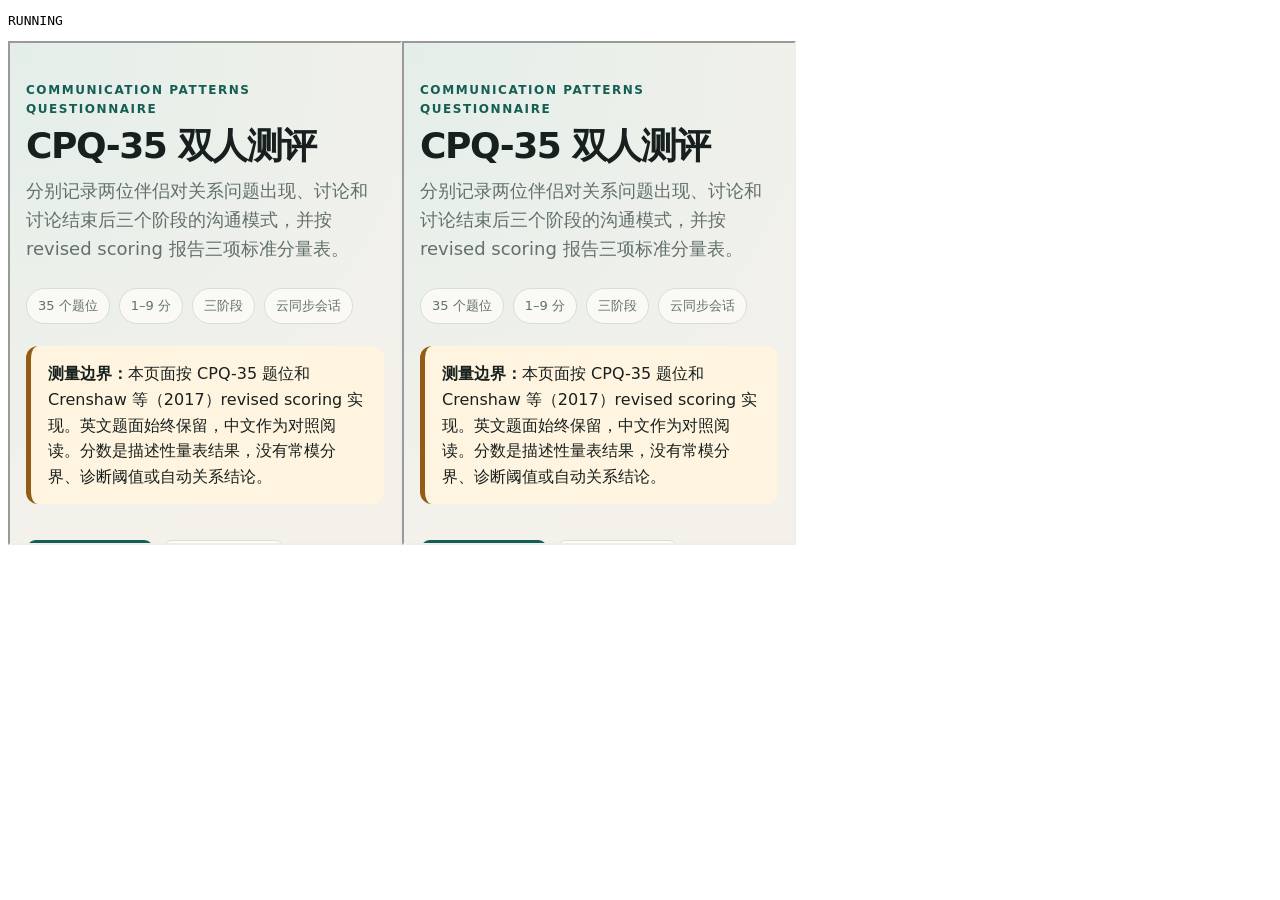
==== cloud-session-ui.test.html @ 65ea3cbf "Enable verified cross-device cloud sessions" ====
<!doctype html>
<meta charset="utf-8">
<title>Cloud session UI integration tests</title>
<pre id="result">RUNNING</pre>
<div id="frames"></div>
<script>
  const backend = {
    code: '482913',
    tokenA: 'aaaaaaaa-aaaa-4aaa-8aaa-aaaaaaaaaaaa',
    tokenB: 'bbbbbbbb-bbbb-4bbb-8bbb-bbbbbbbbbbbb',
    submittedA: false,
    submittedB: false,
    answersA: Array(35).fill(null),
    answersB: Array(35).fill(null)
  };

  window.handleCloudTestFetch = async (url, options) => {
    const name = new URL(url).pathname.split('/').pop();
    const body = JSON.parse(options.body || '{}');
    if (name === 'cpq_service_status') {
      return { status: 200, body: { status: 'ok', schemaVersion: 3, sessionRetentionDays: 30 } };
    }
    if (name === 'create_couple_session') {
      return { status: 200, body: { code: backend.code, role: 'A', token: backend.tokenA } };
    }
    if (name === 'join_couple_session' && body.p_code === backend.code) {
      return {
        status: 200,
        body: { code: backend.code, role: 'B', token: backend.tokenB, submittedA: backend.submittedA, submittedB: backend.submittedB }
      };
    }
    if (name === 'get_couple_session') {
      const isA = body.p_token === backend.tokenA;
      return {
        status: 200,
        body: {
          code: backend.code,
          role: isA ? 'A' : 'B',
          submittedA: backend.submittedA,
          submittedB: backend.submittedB,
          myAnswers: isA ? backend.answersA : backend.answersB,
          answersA: null,
          answersB: null,
          spaffEvents: [],
          spaffRatings: { A: {}, B: {} }
        }
      };
    }
    return { status: 404, body: { message: `Unhandled test RPC: ${name}` } };
  };
</script>
<script type="module">
  const output = document.querySelector('#result');
  const frames = document.querySelector('#frames');
  const assert = (condition, message) => {
    if (!condition) throw new Error(message);
  };
  const waitFor = async (predicate, message, attempts = 160) => {
    for (let attempt = 0; attempt < attempts; attempt += 1) {
      if (predicate()) return;
      await new Promise(resolve => setTimeout(resolve, 50));
    }
    throw new Error(message);
  };
  const appHtml = await fetch('./index.html').then(response => response.text());
  const base = new URL('./', location.href).href;
  const instrumented = appHtml
    .replace('<head>', `<head><base href="${base}">`)
    .replace(
      '<script src="supabase-config.js"><' + '/script>',
      `<script>
        window.CPQ_SUPABASE = { url: 'https://test.supabase.co', anonKey: 'sb_publishable_test' };
        window.fetch = async (url, options) => {
          const result = await parent.handleCloudTestFetch(url, options);
          return new Response(JSON.stringify(result.body), {
            status: result.status,
            headers: { 'Content-Type': 'application/json' }
          });
        };
      <\/script>`
    );

  function addDevice(name) {
    const frame = document.createElement('iframe');
    frame.title = name;
    frame.width = '390';
    frame.height = '500';
    frame.srcdoc = instrumented;
    frames.append(frame);
    return frame;
  }

  try {
    const deviceA = addDevice('Device A');
    const deviceB = addDevice('Device B');
    await waitFor(
      () => deviceA.contentDocument?.querySelector('#cloudStatus')?.textContent === '远程服务在线' &&
        deviceB.contentDocument?.querySelector('#cloudStatus')?.textContent === '远程服务在线',
      'both devices did not reach cloud-ready state'
    );

    const docA = deviceA.contentDocument;
    docA.querySelector('#createPin').value = '123456';
    docA.querySelector('#createSessionBtn').click();
    await waitFor(() => docA.querySelector('#activeCode')?.textContent === backend.code, 'device A did not create session');
    assert(docA.querySelector('#activeRole').textContent === 'A', 'device A role');

    const docB = deviceB.contentDocument;
    docB.querySelector('#joinCode').value = backend.code;
    docB.querySelector('#joinPin').value = '123456';
    docB.querySelector('#joinSessionBtn').click();
    await waitFor(() => docB.querySelector('#activeCode')?.textContent === backend.code, 'device B did not join session');
    assert(docB.querySelector('#activeRole').textContent === 'B', 'device B role');

    backend.submittedA = true;
    await waitFor(() => docB.querySelector('#submitA')?.textContent === '已锁定', 'automatic cross-device polling failed');
    output.textContent = 'PASS';
  } catch (error) {
    output.textContent = `FAIL: ${error.message}`;
  }
</script>
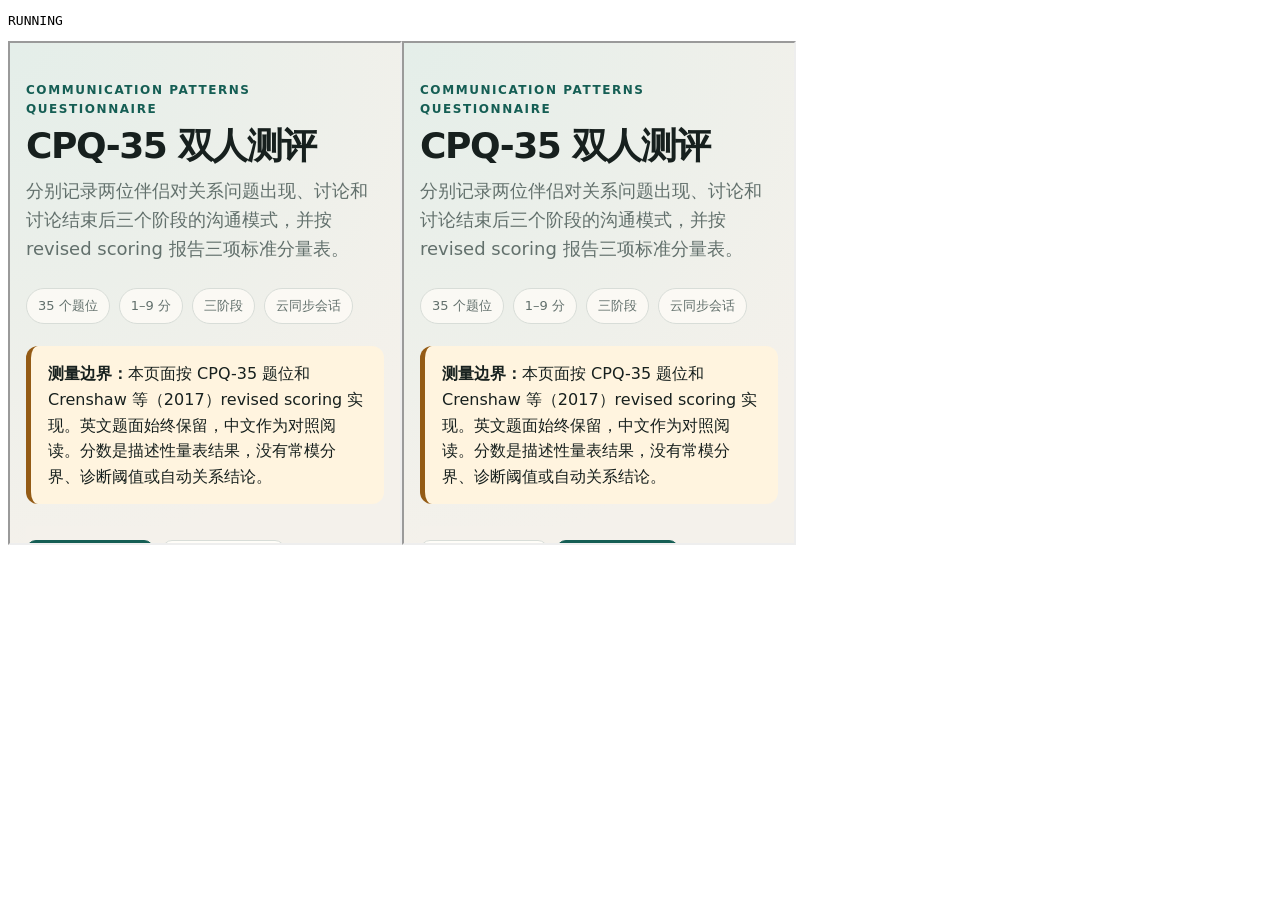
==== commit 03be8d9b: "Complete DCI cloud sync and streamline CPQ results" ====
--- a/cloud-session-ui.test.html
+++ b/cloud-session-ui.test.html
@@ -11,14 +11,25 @@
     submittedA: false,
     submittedB: false,
     answersA: Array(35).fill(null),
-    answersB: Array(35).fill(null)
-  };
+    answersB: Array(35).fill(null),
+    ecrSubmittedA: false,
+    ecrSubmittedB: false,
+    ecrAnswersA: Array(36).fill(null),
+    ecrAnswersB: Array(36).fill(null),
+    dciSubmittedA: false,
+    dciSubmittedB: false,
+    dciAnswersA: Array(37).fill(null),
+    dciAnswersB: Array(37).fill(null),
+    dciScoresA: {},
+    dciScoresB: {}
+  };
+  const answeredCount = answers => answers.filter(Number.isInteger).length;
 
   window.handleCloudTestFetch = async (url, options) => {
     const name = new URL(url).pathname.split('/').pop();
     const body = JSON.parse(options.body || '{}');
     if (name === 'cpq_service_status') {
-      return { status: 200, body: { status: 'ok', schemaVersion: 3, sessionRetentionDays: 30 } };
+      return { status: 200, body: { status: 'ok', schemaVersion: 6, features: ['serverDciScoring', 'measureProgressCounts'], sessionRetentionDays: 30 } };
     }
     if (name === 'create_couple_session') {
       return { status: 200, body: { code: backend.code, role: 'A', token: backend.tokenA } };
@@ -31,6 +42,8 @@
     }
     if (name === 'get_couple_session') {
       const isA = body.p_token === backend.tokenA;
+      const ecrReady = backend.ecrSubmittedA && backend.ecrSubmittedB;
+      const dciReady = backend.dciSubmittedA && backend.dciSubmittedB;
       return {
         status: 200,
         body: {
@@ -38,13 +51,51 @@
           role: isA ? 'A' : 'B',
           submittedA: backend.submittedA,
           submittedB: backend.submittedB,
+          answeredCountA: answeredCount(backend.answersA),
+          answeredCountB: answeredCount(backend.answersB),
           myAnswers: isA ? backend.answersA : backend.answersB,
           answersA: null,
           answersB: null,
+          ecrSubmittedA: backend.ecrSubmittedA,
+          ecrSubmittedB: backend.ecrSubmittedB,
+          ecrAnsweredCountA: answeredCount(backend.ecrAnswersA),
+          ecrAnsweredCountB: answeredCount(backend.ecrAnswersB),
+          myEcrAnswers: isA ? backend.ecrAnswersA : backend.ecrAnswersB,
+          ecrAnswersA: ecrReady ? backend.ecrAnswersA : null,
+          ecrAnswersB: ecrReady ? backend.ecrAnswersB : null,
+          dciSubmittedA: backend.dciSubmittedA,
+          dciSubmittedB: backend.dciSubmittedB,
+          dciAnsweredCountA: answeredCount(backend.dciAnswersA),
+          dciAnsweredCountB: answeredCount(backend.dciAnswersB),
+          myDciAnswers: isA ? backend.dciAnswersA : backend.dciAnswersB,
+          myDciScores: isA ? backend.dciScoresA : backend.dciScoresB,
+          dciAnswersA: dciReady ? backend.dciAnswersA : null,
+          dciAnswersB: dciReady ? backend.dciAnswersB : null,
+          dciScoresA: dciReady ? backend.dciScoresA : null,
+          dciScoresB: dciReady ? backend.dciScoresB : null,
           spaffEvents: [],
           spaffRatings: { A: {}, B: {} }
         }
       };
+    }
+    if (name === 'save_couple_answers') {
+      const isA = body.p_token === backend.tokenA;
+      backend[isA ? 'answersA' : 'answersB'] = body.p_answers;
+      if (body.p_submit) backend[isA ? 'submittedA' : 'submittedB'] = true;
+      return { status: 200, body: { ok: true, role: isA ? 'A' : 'B', submitted: Boolean(body.p_submit) } };
+    }
+    if (name === 'save_ecr_answers') {
+      const isA = body.p_token === backend.tokenA;
+      backend[isA ? 'ecrAnswersA' : 'ecrAnswersB'] = body.p_answers;
+      if (body.p_submit) backend[isA ? 'ecrSubmittedA' : 'ecrSubmittedB'] = true;
+      return { status: 200, body: { ok: true, role: isA ? 'A' : 'B', submitted: Boolean(body.p_submit) } };
+    }
+    if (name === 'save_dci_data') {
+      const isA = body.p_token === backend.tokenA;
+      backend[isA ? 'dciAnswersA' : 'dciAnswersB'] = body.p_answers;
+      backend[isA ? 'dciScoresA' : 'dciScoresB'] = body.p_scores;
+      if (body.p_submit) backend[isA ? 'dciSubmittedA' : 'dciSubmittedB'] = true;
+      return { status: 200, body: { ok: true, role: isA ? 'A' : 'B', submitted: Boolean(body.p_submit) } };
     }
     return { status: 404, body: { message: `Unhandled test RPC: ${name}` } };
   };
@@ -112,8 +163,46 @@
     await waitFor(() => docB.querySelector('#activeCode')?.textContent === backend.code, 'device B did not join session');
     assert(docB.querySelector('#activeRole').textContent === 'B', 'device B role');
 
+    docB.querySelector('[data-tab="questionnaire"]').click();
+    docB.querySelectorAll('#questions .question').forEach(question => question.querySelector('input[value="3"]').click());
+    docB.querySelector('.stage[data-stage="discussion"]').click();
+    const discussionQuestions = [...docB.querySelectorAll('#questions .question')];
+    discussionQuestions.slice(0, 4).forEach(question => question.querySelector('input[value="4"]').click());
+    const stableQuestionNode = docB.querySelector('#questions .question');
+    await waitFor(
+      () => answeredCount(backend.answersB) === 8 && docB.querySelector('#cpqSyncStatus').textContent === '云端已同步',
+      'CPQ near-real-time draft or sync feedback failed'
+    );
+    await waitFor(() => docA.querySelector('#progressB').textContent.startsWith('8/35'), 'partner CPQ progress did not cross devices');
+    assert(docB.querySelector('#questions .question') === stableQuestionNode, 'silent polling rebuilt the active CPQ form');
+
+    backend.answersA = Array(35).fill(2);
     backend.submittedA = true;
-    await waitFor(() => docB.querySelector('#submitA')?.textContent === '已锁定', 'automatic cross-device polling failed');
+    await waitFor(() => docB.querySelector('#submitA')?.textContent.includes('已锁定'), 'automatic cross-device polling failed');
+    assert(docB.querySelector('#progressA').textContent === '35/35 · 已锁定', 'locked partner progress must remain 35/35');
+
+    docA.querySelector('[data-tab="supplements"]').click();
+    docA.querySelectorAll('#ecrQuestions .question').forEach(question => question.querySelector('input[value="1"]').click());
+    docA.querySelector('#submitEcrBtn').click();
+    await waitFor(() => backend.ecrSubmittedA, 'device A ECR-R did not sync');
+    assert(docA.querySelector('#ecrResults').hidden, 'ECR-R result leaked before both submissions');
+
+    docB.querySelector('[data-tab="supplements"]').click();
+    docB.querySelectorAll('#ecrQuestions .question').forEach(question => question.querySelector('input[value="2"]').click());
+    docB.querySelector('#submitEcrBtn').click();
+    await waitFor(() => !docA.querySelector('#ecrResults').hidden, 'ECR-R cross-device unlock failed');
+
+    docA.querySelectorAll('#dciQuestions .question').forEach(question => question.querySelector('input[value="1"]').click());
+    docA.querySelector('#submitDciBtn').click();
+    await waitFor(() => backend.dciSubmittedA, 'device A DCI did not sync');
+    assert(docA.querySelector('#dciTotalB').textContent === '—', 'DCI result leaked before both submissions');
+
+    docB.querySelectorAll('#dciQuestions .question').forEach(question => question.querySelector('input[value="2"]').click());
+    docB.querySelector('#submitDciBtn').click();
+    await waitFor(() => docA.querySelector('#dciTotalB').textContent === '86/175', 'DCI cross-device unlock failed');
+    assert(!docA.querySelector('#dciResults').hidden, 'complete DCI subscale results did not unlock');
+    deviceA.contentWindow.localStorage.removeItem('cpqSessionV2');
+    deviceB.contentWindow.localStorage.removeItem('cpqSessionV2');
     output.textContent = 'PASS';
   } catch (error) {
     output.textContent = `FAIL: ${error.message}`;
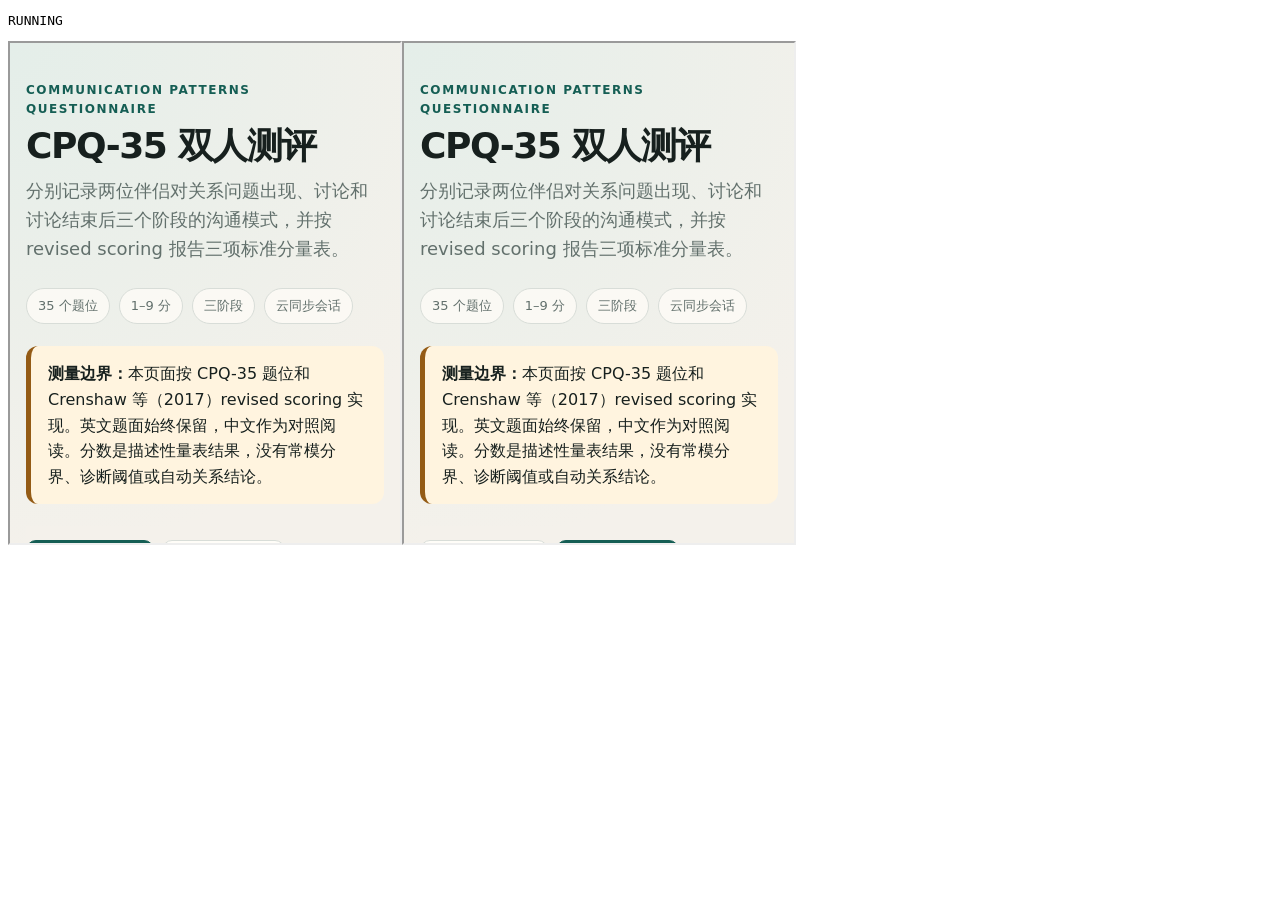
==== commit 56a26f20: "Add Sex Sub measures and cloud sync" ====
--- a/cloud-session-ui.test.html
+++ b/cloud-session-ui.test.html
@@ -21,7 +21,15 @@
     dciAnswersA: Array(37).fill(null),
     dciAnswersB: Array(37).fill(null),
     dciScoresA: {},
-    dciScoresB: {}
+    dciScoresB: {},
+    csiSubmittedA: false, csiSubmittedB: false, csiAnswersA: Array(32).fill(null), csiAnswersB: Array(32).fill(null),
+    gmsexSubmittedA: false, gmsexSubmittedB: false, gmsexAnswersA: Array(5).fill(null), gmsexAnswersB: Array(5).fill(null),
+    nsssSubmittedA: false, nsssSubmittedB: false, nsssAnswersA: Array(12).fill(null), nsssAnswersB: Array(12).fill(null),
+    kosSubmittedA: false, kosSubmittedB: false, kosAnswersA: Array(18).fill(null), kosAnswersB: Array(18).fill(null),
+    promisSubmittedA: false, promisSubmittedB: false,
+    promisResponseA: { profile: 'vaginal', answers: {}, reasons: [] },
+    promisResponseB: { profile: 'vaginal', answers: {}, reasons: [] },
+    rfsSubmittedA: false, rfsSubmittedB: false, rfsAnswersA: Array(12).fill(null), rfsAnswersB: Array(12).fill(null)
   };
   const answeredCount = answers => answers.filter(Number.isInteger).length;
 
@@ -29,7 +37,7 @@
     const name = new URL(url).pathname.split('/').pop();
     const body = JSON.parse(options.body || '{}');
     if (name === 'cpq_service_status') {
-      return { status: 200, body: { status: 'ok', schemaVersion: 6, features: ['serverDciScoring', 'measureProgressCounts'], sessionRetentionDays: 30 } };
+      return { status: 200, body: { status: 'ok', schemaVersion: 8, features: ['serverDciScoring', 'measureProgressCounts', 'relationshipOutcomeMeasures', 'sexSubMeasures', 'promisSexFsProfiles'], sessionRetentionDays: 30 } };
     }
     if (name === 'create_couple_session') {
       return { status: 200, body: { code: backend.code, role: 'A', token: backend.tokenA } };
@@ -73,6 +81,28 @@
           dciAnswersB: dciReady ? backend.dciAnswersB : null,
           dciScoresA: dciReady ? backend.dciScoresA : null,
           dciScoresB: dciReady ? backend.dciScoresB : null,
+          ...Object.fromEntries(['csi', 'gmsex', 'nsss', 'kos', 'rfs'].flatMap(measure => {
+            const prefix = measure[0].toUpperCase() + measure.slice(1);
+            const ready = backend[`${measure}SubmittedA`] && backend[`${measure}SubmittedB`];
+            return [
+              [`${measure}SubmittedA`, backend[`${measure}SubmittedA`]],
+              [`${measure}SubmittedB`, backend[`${measure}SubmittedB`]],
+              [`${measure}AnsweredCountA`, answeredCount(backend[`${measure}AnswersA`])],
+              [`${measure}AnsweredCountB`, answeredCount(backend[`${measure}AnswersB`])],
+              [`my${prefix}Answers`, isA ? backend[`${measure}AnswersA`] : backend[`${measure}AnswersB`]],
+              [`${measure}AnswersA`, ready ? backend[`${measure}AnswersA`] : null],
+              [`${measure}AnswersB`, ready ? backend[`${measure}AnswersB`] : null]
+            ];
+          })),
+          promisSubmittedA: backend.promisSubmittedA,
+          promisSubmittedB: backend.promisSubmittedB,
+          promisAnsweredCountA: Object.keys(backend.promisResponseA.answers).length + (backend.promisResponseA.answers.activity === 1 && backend.promisResponseA.reasons.length ? 1 : 0),
+          promisAnsweredCountB: Object.keys(backend.promisResponseB.answers).length + (backend.promisResponseB.answers.activity === 1 && backend.promisResponseB.reasons.length ? 1 : 0),
+          promisRequiredCountA: backend.promisResponseA.answers.activity === 1 ? 4 : 3,
+          promisRequiredCountB: backend.promisResponseB.answers.activity === 1 ? 4 : 3,
+          myPromisResponse: isA ? backend.promisResponseA : backend.promisResponseB,
+          promisResponseA: backend.promisSubmittedA && backend.promisSubmittedB ? backend.promisResponseA : null,
+          promisResponseB: backend.promisSubmittedA && backend.promisSubmittedB ? backend.promisResponseB : null,
           spaffEvents: [],
           spaffRatings: { A: {}, B: {} }
         }
@@ -95,6 +125,18 @@
       backend[isA ? 'dciAnswersA' : 'dciAnswersB'] = body.p_answers;
       backend[isA ? 'dciScoresA' : 'dciScoresB'] = body.p_scores;
       if (body.p_submit) backend[isA ? 'dciSubmittedA' : 'dciSubmittedB'] = true;
+      return { status: 200, body: { ok: true, role: isA ? 'A' : 'B', submitted: Boolean(body.p_submit) } };
+    }
+    if (name === 'save_relationship_measure') {
+      const isA = body.p_token === backend.tokenA;
+      backend[`${body.p_measure}Answers${isA ? 'A' : 'B'}`] = body.p_answers;
+      if (body.p_submit) backend[`${body.p_measure}Submitted${isA ? 'A' : 'B'}`] = true;
+      return { status: 200, body: { ok: true, role: isA ? 'A' : 'B', submitted: Boolean(body.p_submit) } };
+    }
+    if (name === 'save_promis_sexfs') {
+      const isA = body.p_token === backend.tokenA;
+      backend[`promisResponse${isA ? 'A' : 'B'}`] = body.p_response;
+      if (body.p_submit) backend[`promisSubmitted${isA ? 'A' : 'B'}`] = true;
       return { status: 200, body: { ok: true, role: isA ? 'A' : 'B', submitted: Boolean(body.p_submit) } };
     }
     return { status: 404, body: { message: `Unhandled test RPC: ${name}` } };
@@ -201,6 +243,35 @@
     docB.querySelector('#submitDciBtn').click();
     await waitFor(() => docA.querySelector('#dciTotalB').textContent === '86/175', 'DCI cross-device unlock failed');
     assert(!docA.querySelector('#dciResults').hidden, 'complete DCI subscale results did not unlock');
+
+    docA.querySelectorAll('#csiQuestions .question').forEach(question => question.querySelector('input[value="5"]').click());
+    docA.querySelector('#submitCsiBtn').click();
+    await waitFor(() => backend.csiSubmittedA, 'device A CSI did not sync');
+    assert(docA.querySelector('#csiResults').hidden, 'CSI result leaked before both submissions');
+    docB.querySelectorAll('#csiQuestions .question').forEach(question => question.querySelector('input[value="5"]').click());
+    docB.querySelector('#submitCsiBtn').click();
+    await waitFor(() => !docA.querySelector('#csiResults').hidden, 'CSI cross-device unlock failed');
+
+    docA.querySelectorAll('#nsssQuestions .question').forEach(question => question.querySelector('input[value="5"]').click());
+    docA.querySelector('#submitNsssBtn').click();
+    await waitFor(() => backend.nsssSubmittedA, 'device A NSSS-S did not sync');
+    assert(docA.querySelector('#nsssResults').hidden, 'NSSS-S result leaked before both submissions');
+    docB.querySelectorAll('#nsssQuestions .question').forEach(question => question.querySelector('input[value="4"]').click());
+    docB.querySelector('#submitNsssBtn').click();
+    await waitFor(() => !docA.querySelector('#nsssResults').hidden, 'NSSS-S cross-device unlock failed');
+
+    const answerInactivePromis = doc => {
+      doc.querySelector('#promisQuestions input[name$="interestLevel"][value="5"]').click();
+      doc.querySelector('#promisQuestions input[name$="interestFrequency"][value="5"]').click();
+      doc.querySelector('#promisQuestions input[name$="activity"][value="1"]').click();
+      doc.querySelector('#promisQuestions .reason-choice-grid input').click();
+      doc.querySelector('#submitPromisBtn').click();
+    };
+    answerInactivePromis(docA);
+    await waitFor(() => backend.promisSubmittedA, 'device A PROMIS did not sync');
+    assert(docA.querySelector('#promisResults').hidden, 'PROMIS result leaked before both submissions');
+    answerInactivePromis(docB);
+    await waitFor(() => !docA.querySelector('#promisResults').hidden, 'PROMIS cross-device unlock failed');
     deviceA.contentWindow.localStorage.removeItem('cpqSessionV2');
     deviceB.contentWindow.localStorage.removeItem('cpqSessionV2');
     output.textContent = 'PASS';
